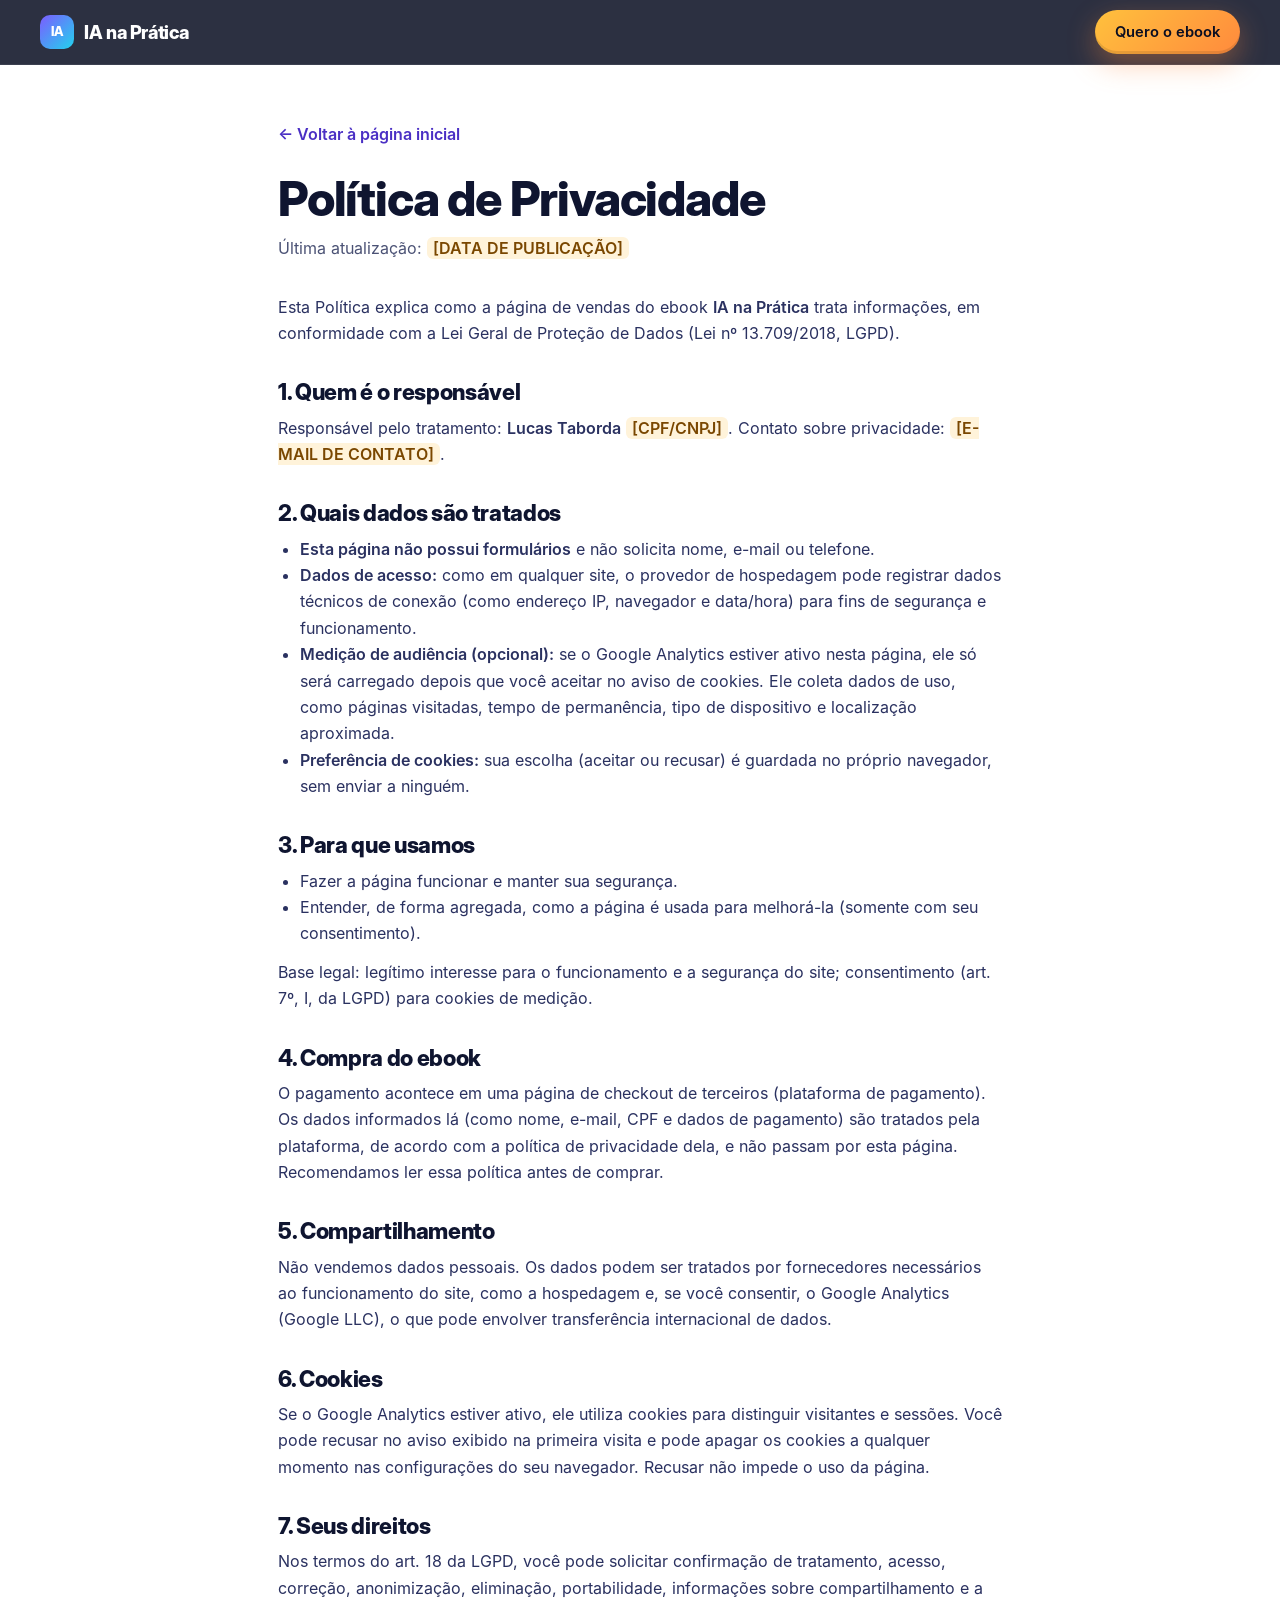
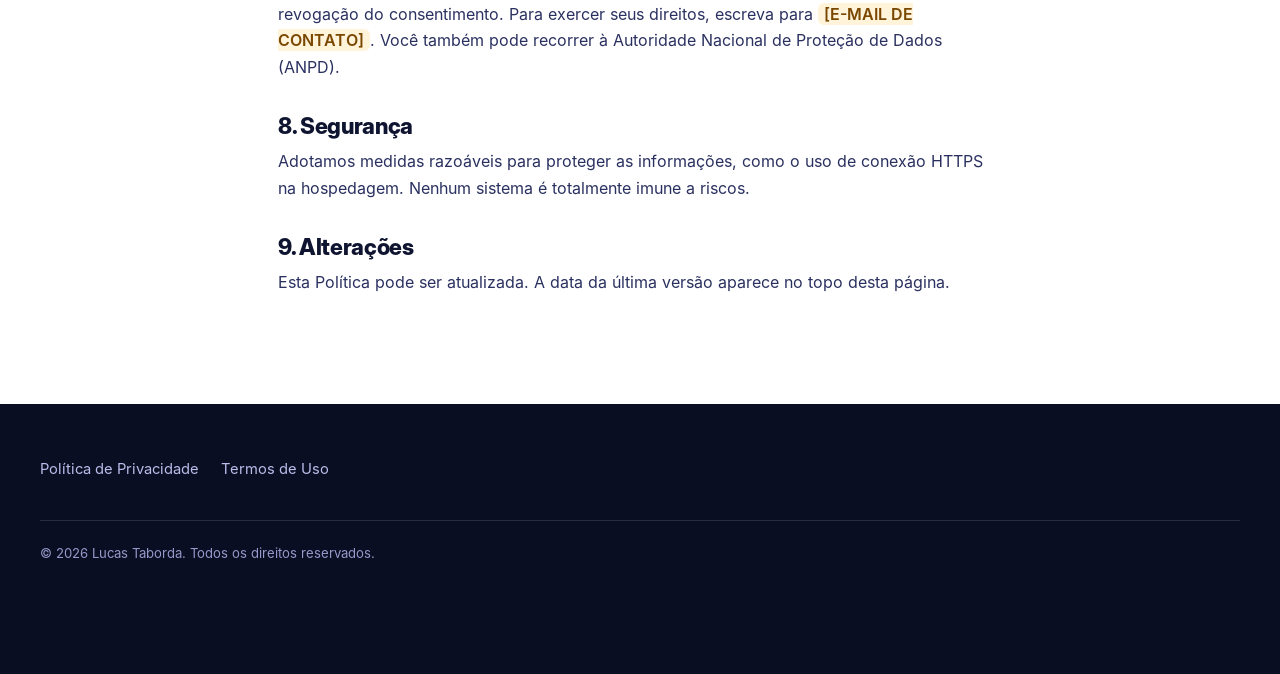
==== politica-de-privacidade/index.html @ 64d2b18d "Landing page de vendas do ebook IA na Prática Landing page estática (HTML/CSS/JS) com SEO, páginas l" ====
<!doctype html>
<html lang="pt-BR">
<head>
  <meta charset="utf-8">
  <meta name="viewport" content="width=device-width, initial-scale=1">
  <title>Política de Privacidade | IA na Prática</title>
  <meta name="description" content="Como a página do ebook IA na Prática trata dados pessoais, cookies e seus direitos conforme a LGPD.">
  <meta name="robots" content="index, follow">
  <meta name="theme-color" content="#0a0e22">
  <link rel="canonical" href="https://SEU-DOMINIO.com.br/politica-de-privacidade/">
  <link rel="icon" href="../assets/img/favicon.svg" type="image/svg+xml">
  <link rel="preload" href="../assets/fonts/inter-400.woff" as="font" type="font/woff" crossorigin>
  <link rel="stylesheet" href="../assets/css/styles.css">
</head>
<body>
  <header class="header"><div class="container">
    <a class="logo" href="../" aria-label="IA na Prática, voltar à página inicial"><span class="logo-mark" aria-hidden="true">IA</span> IA na Prática</a>
    <a class="btn btn-cta" href="../#oferta">Quero o ebook</a>
  </div></header>
  <main class="doc">
    <a class="back" href="../">&larr; Voltar à página inicial</a>

    <h1>Política de Privacidade</h1>
    <p class="meta">Última atualização: <span class="todo">[DATA DE PUBLICAÇÃO]</span></p>

    <p>Esta Política explica como a página de vendas do ebook <strong>IA na Prática</strong> trata informações, em conformidade com a Lei Geral de Proteção de Dados (Lei nº 13.709/2018, LGPD).</p>

    <h2>1. Quem é o responsável</h2>
    <p>Responsável pelo tratamento: <strong>Lucas Taborda</strong> <span class="todo">[CPF/CNPJ]</span>. Contato sobre privacidade: <span class="todo">[E-MAIL DE CONTATO]</span>.</p>

    <h2>2. Quais dados são tratados</h2>
    <ul>
      <li><strong>Esta página não possui formulários</strong> e não solicita nome, e-mail ou telefone.</li>
      <li><strong>Dados de acesso:</strong> como em qualquer site, o provedor de hospedagem pode registrar dados técnicos de conexão (como endereço IP, navegador e data/hora) para fins de segurança e funcionamento.</li>
      <li><strong>Medição de audiência (opcional):</strong> se o Google Analytics estiver ativo nesta página, ele só será carregado depois que você aceitar no aviso de cookies. Ele coleta dados de uso, como páginas visitadas, tempo de permanência, tipo de dispositivo e localização aproximada.</li>
      <li><strong>Preferência de cookies:</strong> sua escolha (aceitar ou recusar) é guardada no próprio navegador, sem enviar a ninguém.</li>
    </ul>

    <h2>3. Para que usamos</h2>
    <ul>
      <li>Fazer a página funcionar e manter sua segurança.</li>
      <li>Entender, de forma agregada, como a página é usada para melhorá-la (somente com seu consentimento).</li>
    </ul>
    <p>Base legal: legítimo interesse para o funcionamento e a segurança do site; consentimento (art. 7º, I, da LGPD) para cookies de medição.</p>

    <h2>4. Compra do ebook</h2>
    <p>O pagamento acontece em uma página de checkout de terceiros (plataforma de pagamento). Os dados informados lá (como nome, e-mail, CPF e dados de pagamento) são tratados pela plataforma, de acordo com a política de privacidade dela, e não passam por esta página. Recomendamos ler essa política antes de comprar.</p>

    <h2>5. Compartilhamento</h2>
    <p>Não vendemos dados pessoais. Os dados podem ser tratados por fornecedores necessários ao funcionamento do site, como a hospedagem e, se você consentir, o Google Analytics (Google LLC), o que pode envolver transferência internacional de dados.</p>

    <h2>6. Cookies</h2>
    <p>Se o Google Analytics estiver ativo, ele utiliza cookies para distinguir visitantes e sessões. Você pode recusar no aviso exibido na primeira visita e pode apagar os cookies a qualquer momento nas configurações do seu navegador. Recusar não impede o uso da página.</p>

    <h2>7. Seus direitos</h2>
    <p>Nos termos do art. 18 da LGPD, você pode solicitar confirmação de tratamento, acesso, correção, anonimização, eliminação, portabilidade, informações sobre compartilhamento e a revogação do consentimento. Para exercer seus direitos, escreva para <span class="todo">[E-MAIL DE CONTATO]</span>. Você também pode recorrer à Autoridade Nacional de Proteção de Dados (ANPD).</p>

    <h2>8. Segurança</h2>
    <p>Adotamos medidas razoáveis para proteger as informações, como o uso de conexão HTTPS na hospedagem. Nenhum sistema é totalmente imune a riscos.</p>

    <h2>9. Alterações</h2>
    <p>Esta Política pode ser atualizada. A data da última versão aparece no topo desta página.</p>
  </main>
  <footer class="footer"><div class="container">
    <ul style="display:flex;gap:22px;flex-wrap:wrap">
      <li><a href="../politica-de-privacidade/">Política de Privacidade</a></li>
      <li><a href="../termos-de-uso/">Termos de Uso</a></li>
    </ul>
    <p class="legal">© 2026 Lucas Taborda. Todos os direitos reservados.</p>
  </div></footer>
</body>
</html>
---- assets/css/styles.css ----
/* ==========================================================================
   IA na Prática — Landing Page · LDT Negócios & Soluções
   Design System (tokens) + componentes + seções. Mobile first.
   ========================================================================== */

/* ---------- Fontes (auto-hospedadas, subset latin) ---------- */
@font-face { font-family: "Inter"; font-weight: 400; font-style: normal; font-display: swap;
  src: url("../fonts/inter-400.woff") format("woff"); }
@font-face { font-family: "Inter"; font-weight: 600; font-style: normal; font-display: swap;
  src: url("../fonts/inter-600.woff") format("woff"); }
@font-face { font-family: "Inter Display"; font-weight: 800; font-style: normal; font-display: swap;
  src: url("../fonts/inter-display-800.woff") format("woff"); }

/* ---------- Tokens ---------- */
:root {
  --ink: #0a0e22;
  --ink-2: #141a3a;
  --violet: #7c5cff;
  --violet-600: #5b3fe0;
  --violet-700: #4a2fc4;
  --cyan: #22d3ee;
  --teal: #0f9d8e;
  --pink: #d6306f;
  --amber: #ffb020;
  --orange: #ff7a3d;
  --lav: #f4f2ff;
  --white: #ffffff;
  --text: #0f1530;
  --muted: #4b5275;
  --line: #e4e1f5;

  --font-display: "Inter Display", "Inter", system-ui, -apple-system, "Segoe UI", Roboto, Arial, sans-serif;
  --font-body: "Inter", system-ui, -apple-system, "Segoe UI", Roboto, Arial, sans-serif;

  --r-sm: 14px; --r-md: 22px; --r-lg: 32px; --r-pill: 999px;
  --sh-1: 0 2px 8px rgba(20, 26, 58, .06);
  --sh-2: 0 12px 32px rgba(40, 30, 120, .12);
  --sh-3: 0 24px 60px rgba(40, 30, 120, .22);
  --ease: cubic-bezier(.2, .7, .2, 1);
  --container: 1200px;
  --gutter: 20px;
  --grad-brand: linear-gradient(100deg, #a78bff 0%, #5eb6ff 55%, #22d3ee 100%);
  --grad-cta: linear-gradient(135deg, #ffc13d 0%, #ff8a3d 100%);
}

/* ---------- Base ---------- */
*, *::before, *::after { box-sizing: border-box; }
html { scroll-behavior: smooth; -webkit-text-size-adjust: 100%; scroll-padding-top: 16px; }
body {
  margin: 0; font-family: var(--font-body); font-size: 1rem; line-height: 1.65;
  color: var(--text); background: var(--white); -webkit-font-smoothing: antialiased;
  overflow-x: hidden;
}
img, svg { display: block; max-width: 100%; }
img { height: auto; }
svg[aria-hidden="true"] { fill: none; stroke: currentColor; stroke-width: 2; stroke-linecap: round; stroke-linejoin: round; }
a { color: inherit; }
h1, h2, h3, h4 { font-family: var(--font-display); font-weight: 800; line-height: 1.08; letter-spacing: -.025em; margin: 0; }
p { margin: 0; }
ul { margin: 0; padding: 0; list-style: none; }
button { font: inherit; cursor: pointer; }
:focus-visible { outline: 3px solid var(--cyan); outline-offset: 3px; border-radius: 6px; }
.dark :focus-visible, .hero :focus-visible { outline-color: var(--amber); }
.sr-only { position: absolute; width: 1px; height: 1px; margin: -1px; padding: 0; overflow: hidden; clip: rect(0 0 0 0); white-space: nowrap; border: 0; }
.skip { position: absolute; left: 12px; top: -60px; z-index: 100; background: var(--amber); color: var(--ink); padding: 10px 16px; border-radius: var(--r-sm); font-weight: 600; text-decoration: none; }
.skip:focus { top: 12px; }

.container { width: 100%; max-width: calc(var(--container) + var(--gutter) * 2); margin-inline: auto; padding-inline: var(--gutter); }
.section { padding-block: 72px; position: relative; }
.grad-text { background: var(--grad-brand); -webkit-background-clip: text; background-clip: text; color: transparent; }

/* ---------- Tipografia utilitária ---------- */
.eyebrow { display: inline-flex; align-items: center; gap: 8px; font-size: .78rem; font-weight: 600; letter-spacing: .14em; text-transform: uppercase; color: var(--violet-600); margin-bottom: 14px; }
.eyebrow::before { content: ""; width: 26px; height: 4px; border-radius: 4px; background: var(--grad-brand); }
.h2 { font-size: clamp(1.9rem, 5.2vw, 3.1rem); }
.lead { font-size: clamp(1.05rem, 2.2vw, 1.2rem); color: var(--muted); max-width: 62ch; }
.section-head { max-width: 760px; margin-bottom: 44px; }
.section-head.center { margin-inline: auto; text-align: center; }
.section-head.center .lead { margin-inline: auto; }
.section-head .lead { margin-top: 16px; }

/* ---------- Botões ---------- */
.btn { display: inline-flex; align-items: center; justify-content: center; gap: 10px; min-height: 54px; padding: 14px 28px; border-radius: var(--r-pill); font-weight: 600; font-size: 1.02rem; text-decoration: none; border: 0; transition: transform .25s var(--ease), box-shadow .25s var(--ease), background .25s var(--ease); text-align: center; }
.btn svg { width: 20px; height: 20px; transition: transform .25s var(--ease); }
.btn:hover svg { transform: translateX(4px); }
.btn-cta { background: var(--grad-cta); color: var(--ink); box-shadow: 0 10px 28px rgba(255, 138, 61, .38), inset 0 -3px 0 rgba(0, 0, 0, .1); }
.btn-cta:hover { transform: translateY(-3px); box-shadow: 0 16px 36px rgba(255, 138, 61, .5), inset 0 -3px 0 rgba(0, 0, 0, .1); }
.btn-cta:active { transform: translateY(0); }
.btn-ghost { background: rgba(255, 255, 255, .08); color: #fff; border: 1.5px solid rgba(255, 255, 255, .35); }
.btn-ghost:hover { background: rgba(255, 255, 255, .16); transform: translateY(-2px); }
.btn-outline { background: #fff; color: var(--violet-700); border: 2px solid var(--violet-600); }
.btn-outline:hover { background: var(--lav); transform: translateY(-2px); }
.btn-lg { min-height: 62px; padding: 16px 36px; font-size: 1.12rem; }
.btn[aria-disabled="true"] { opacity: .85; cursor: not-allowed; filter: grayscale(.2); }

/* ---------- Barra de aviso + header ---------- */
.topbar { background: var(--ink); color: #d9dcff; font-size: .82rem; text-align: center; padding: 9px var(--gutter); letter-spacing: .02em; }
.topbar b { color: var(--amber); font-weight: 600; }
.header { position: sticky; top: 0; z-index: 50; background: rgba(10, 14, 34, .86); backdrop-filter: blur(14px); -webkit-backdrop-filter: blur(14px); border-bottom: 1px solid rgba(255, 255, 255, .08); }
.header .container { display: flex; align-items: center; justify-content: space-between; min-height: 64px; gap: 16px; }
.logo { display: inline-flex; align-items: center; gap: 10px; text-decoration: none; color: #fff; font-family: var(--font-display); font-weight: 800; font-size: 1.15rem; letter-spacing: -.02em; }
.logo-mark { width: 34px; height: 34px; border-radius: 10px; background: linear-gradient(135deg, var(--violet), var(--cyan)); display: grid; place-items: center; font-size: .8rem; color: #fff; }
.header .btn { min-height: 44px; padding: 8px 20px; font-size: .92rem; }

/* ---------- Hero ---------- */
.hero { background: var(--ink); color: #fff; position: relative; overflow: hidden; isolation: isolate; padding-block: 40px 72px; }
.hero::before { content: ""; position: absolute; inset: 0; z-index: -2;
  background:
    radial-gradient(60% 55% at 85% 10%, rgba(124, 92, 255, .55), transparent 70%),
    radial-gradient(50% 50% at 5% 95%, rgba(34, 211, 238, .32), transparent 70%),
    radial-gradient(40% 40% at 60% 100%, rgba(214, 48, 111, .28), transparent 70%); }
.hero::after { content: ""; position: absolute; inset: 0; z-index: -1; opacity: .5;
  background-image: radial-gradient(rgba(255, 255, 255, .22) 1px, transparent 1.4px); background-size: 28px 28px;
  -webkit-mask-image: radial-gradient(70% 70% at 70% 30%, #000, transparent); mask-image: radial-gradient(70% 70% at 70% 30%, #000, transparent); }
.hero-grid { display: grid; gap: 40px; align-items: center; }
.pill { display: inline-flex; align-items: center; gap: 8px; padding: 8px 16px; border-radius: var(--r-pill); font-size: .78rem; font-weight: 600; letter-spacing: .12em; text-transform: uppercase; background: rgba(255, 255, 255, .08); border: 1px solid rgba(255, 255, 255, .22); color: #e4e6ff; }
.pill i { width: 8px; height: 8px; border-radius: 50%; background: var(--cyan); box-shadow: 0 0 12px var(--cyan); }
.hero h1 { font-size: clamp(2.3rem, 8.2vw, 4.4rem); margin-block: 22px 20px; }
.hero h1 .grad-text { display: inline; }
.hero .sub { font-size: clamp(1.05rem, 2.6vw, 1.25rem); color: #cfd3f5; max-width: 54ch; }
.hero-ctas { display: flex; flex-wrap: wrap; gap: 14px; margin-top: 30px; }
.hero-ctas .btn { flex: 1 1 240px; }
.hero-points { display: flex; flex-wrap: wrap; gap: 10px 18px; margin-top: 26px; font-size: .92rem; color: #cfd3f5; }
.hero-points li { display: inline-flex; align-items: center; gap: 8px; }
.hero-points svg { width: 18px; height: 18px; color: var(--cyan); flex: none; }
.hero-note { margin-top: 14px; font-size: .84rem; color: #a9aedb; }

.hero-art { position: relative; max-width: 560px; margin-inline: auto; width: 100%; }
.hero-art img { width: 100%; -webkit-mask-image: radial-gradient(closest-side, #000 72%, transparent 100%); mask-image: radial-gradient(closest-side, #000 72%, transparent 100%); animation: float 7s ease-in-out infinite; }
@keyframes float { 0%, 100% { transform: translateY(0) } 50% { transform: translateY(-10px) } }

/* adesivos estilo Canva */
.sticker { position: absolute; z-index: 2; padding: 9px 16px; border-radius: var(--r-pill); font-weight: 600; font-size: .85rem; color: var(--ink); box-shadow: 0 8px 22px rgba(0, 0, 0, .28); border: 3px solid #fff; white-space: nowrap; }
.sticker.s1 { background: var(--amber); top: 6%; left: 0; transform: rotate(-8deg); }
.sticker.s2 { background: #7be3f5; top: 40%; right: -2%; transform: rotate(6deg); }
.sticker.s3 { background: #ffa6cb; bottom: 8%; left: 2%; transform: rotate(5deg); }

/* ---------- Faixa de números ---------- */
.stats { background: #fff; margin-top: -34px; position: relative; z-index: 3; }
.stats-card { background: #fff; border-radius: var(--r-lg); box-shadow: var(--sh-3); padding: 22px 12px; display: grid; grid-template-columns: repeat(2, 1fr); gap: 18px 8px; border: 1px solid var(--line); }
.stat { text-align: center; padding-inline: 6px; }
.stat b { display: block; font-family: var(--font-display); font-weight: 800; font-size: clamp(1.8rem, 5vw, 2.5rem); letter-spacing: -.03em; background: linear-gradient(100deg, var(--violet-600), #0891b2); -webkit-background-clip: text; background-clip: text; color: transparent; line-height: 1.1; }
.stat span { font-size: .85rem; color: var(--muted); font-weight: 600; }

/* ---------- Marquee ---------- */
.marquee { padding-block: 56px 8px; }
.marquee p { text-align: center; font-size: .8rem; font-weight: 600; letter-spacing: .14em; text-transform: uppercase; color: var(--muted); margin-bottom: 18px; }
.marquee-wrap { overflow: hidden; -webkit-mask-image: linear-gradient(90deg, transparent, #000 8%, #000 92%, transparent); mask-image: linear-gradient(90deg, transparent, #000 8%, #000 92%, transparent); }
.marquee-track { display: flex; flex-wrap: wrap; justify-content: center; gap: 12px; padding-inline: var(--gutter); }
.js .marquee-track { flex-wrap: nowrap; justify-content: flex-start; width: max-content; padding-inline: 0; animation: scroll 46s linear infinite; }
.marquee-track span { padding: 10px 20px; border-radius: var(--r-pill); background: var(--lav); border: 1px solid var(--line); font-weight: 600; font-size: .95rem; color: var(--violet-700); white-space: nowrap; }
.marquee-track span:nth-child(5n+2) { background: #e6fbf8; color: #0b6f65; border-color: #c4efe9; }
.marquee-track span:nth-child(5n+3) { background: #ffeaf3; color: #a3204f; border-color: #fbcfe0; }
.marquee-track span:nth-child(5n+4) { background: #fff3dc; color: #8a5200; border-color: #fbe2b0; }
@keyframes scroll { to { transform: translateX(calc(-50% - 6px)); } }
.marquee:hover .marquee-track { animation-play-state: paused; }

/* ---------- Cards genéricos coloridos ---------- */
[data-c="violet"] { --c: #5b3fe0; --soft: #efeaff; --bd: #d9cffd; }
[data-c="cyan"] { --c: #0b7f98; --soft: #e0f8fd; --bd: #b6ebf6; }
[data-c="teal"] { --c: #0b7a6e; --soft: #e2f8f4; --bd: #b9ece4; }
[data-c="pink"] { --c: #b3225a; --soft: #ffe9f2; --bd: #fbc8dc; }
[data-c="amber"] { --c: #8a5200; --soft: #fff3da; --bd: #fbe0a8; }
.ico { width: 52px; height: 52px; border-radius: 16px; display: grid; place-items: center; background: #fff; color: var(--c); box-shadow: var(--sh-1); flex: none; }
.ico svg { width: 26px; height: 26px; fill: none; stroke: currentColor; stroke-width: 2; stroke-linecap: round; stroke-linejoin: round; }

/* ---------- Problema ---------- */
.problem { background: #fff; }
.cards-3 { display: grid; gap: 18px; }
.p-card { background: var(--soft); border: 1.5px solid var(--bd); border-radius: var(--r-md); padding: 28px; }
.p-card h3 { font-size: 1.3rem; margin-block: 18px 10px; color: var(--text); }
.p-card p { color: var(--muted); }
.bridge { margin-top: 28px; border-radius: var(--r-lg); background: var(--ink); color: #fff; padding: 30px 26px; display: grid; gap: 14px; position: relative; overflow: hidden; }
.bridge::before { content: ""; position: absolute; width: 320px; height: 320px; right: -80px; top: -120px; background: radial-gradient(closest-side, rgba(124, 92, 255, .6), transparent); }
.bridge p { position: relative; font-family: var(--font-display); font-weight: 800; font-size: clamp(1.3rem, 3.6vw, 2rem); line-height: 1.2; letter-spacing: -.02em; max-width: 30ch; }
.bridge small { position: relative; color: #b9bdea; font-size: .95rem; max-width: 56ch; }

/* ---------- Benefícios (bento) ---------- */
.benefits { background: var(--lav); }
.bento { display: grid; gap: 16px; }
.b-card { background: var(--soft); border: 1.5px solid var(--bd); border-radius: var(--r-md); padding: 26px; transition: transform .3s var(--ease), box-shadow .3s var(--ease); display: flex; flex-direction: column; gap: 14px; }
.b-card:hover { transform: translateY(-5px) rotate(-.4deg); box-shadow: var(--sh-2); }
.b-card h3 { font-size: 1.2rem; color: var(--text); }
.b-card h3 em { font-style: normal; color: var(--c); }
.b-card p { color: var(--muted); font-size: .98rem; }

/* ---------- Conteúdo (partes) ---------- */
.parts { display: grid; gap: 18px; }
.part { border-radius: var(--r-lg); border: 1.5px solid var(--bd); background: var(--soft); overflow: hidden; }
.part-head { padding: 24px 24px 18px; display: flex; align-items: center; gap: 14px; }
.part-tag { font-size: .72rem; font-weight: 600; letter-spacing: .14em; text-transform: uppercase; color: #fff; background: var(--c); padding: 6px 12px; border-radius: var(--r-pill); }
.part-head h3 { font-size: 1.5rem; }
.chapters { padding: 0 14px 14px; display: grid; gap: 8px; }
.chapter { background: #fff; border-radius: var(--r-md); padding: 16px 18px; display: grid; grid-template-columns: auto 1fr auto; gap: 4px 14px; align-items: start; }
.chapter .n { font-family: var(--font-display); font-weight: 800; font-size: 1.35rem; color: var(--c); line-height: 1.2; }
.chapter h4 { font-size: 1.02rem; letter-spacing: -.01em; line-height: 1.3; }
.chapter p { grid-column: 2 / 3; color: var(--muted); font-size: .9rem; line-height: 1.5; }
.chapter .pg { font-size: .78rem; font-weight: 600; color: var(--muted); background: var(--lav); border-radius: var(--r-pill); padding: 3px 10px; white-space: nowrap; }
.stack { display: grid; gap: 18px; align-content: start; }
.bonus { border-radius: var(--r-lg); background: var(--grad-cta); padding: 28px 24px; color: var(--ink); display: grid; gap: 16px; }
.bonus h3 { font-size: 1.5rem; }
.bonus ul { display: grid; gap: 10px; }
.bonus li { display: flex; gap: 12px; align-items: flex-start; font-weight: 600; }
.bonus li svg { width: 22px; height: 22px; flex: none; margin-top: 2px; fill: none; stroke: var(--ink); stroke-width: 2.6; stroke-linecap: round; stroke-linejoin: round; }
.bonus li span { font-weight: 400; display: block; font-size: .92rem; }

/* ---------- Por dentro (carrossel) ---------- */
.inside { background: var(--ink); color: #fff; overflow: hidden; }
.inside .eyebrow { color: #b9a8ff; }
.inside .lead { color: #c4c8f0; }
.inside .h2 { color: #fff; }
.rail-wrap { position: relative; }
.rail { display: flex; gap: 20px; overflow-x: auto; scroll-snap-type: x mandatory; padding: 12px var(--gutter) 28px; margin-inline: calc(var(--gutter) * -1); scrollbar-width: thin; scrollbar-color: #5b3fe0 transparent; -webkit-overflow-scrolling: touch; }
.rail:focus-visible { outline-offset: -3px; }
.shot { flex: 0 0 min(76vw, 340px); scroll-snap-align: center; margin: 0; }
.shot img { border-radius: 14px; border: 6px solid #fff; box-shadow: 0 20px 50px rgba(0, 0, 0, .5); background: #fff; width: 100%; }
.shot:nth-child(odd) img { transform: rotate(-1.4deg); }
.shot:nth-child(even) img { transform: rotate(1.4deg); }
.shot figcaption { margin-top: 16px; font-size: .92rem; color: #c4c8f0; padding-inline: 4px; }
.shot figcaption b { color: #fff; display: block; font-weight: 600; }
.rail-ctl { display: none; gap: 10px; margin-top: 6px; justify-content: flex-end; }
.rail-ctl button { width: 52px; height: 52px; border-radius: 50%; border: 1.5px solid rgba(255, 255, 255, .35); background: rgba(255, 255, 255, .08); color: #fff; display: grid; place-items: center; transition: background .2s, transform .2s var(--ease); }
.rail-ctl button:hover { background: var(--violet-600); transform: scale(1.06); }
.rail-ctl svg { width: 22px; height: 22px; fill: none; stroke: currentColor; stroke-width: 2.4; stroke-linecap: round; stroke-linejoin: round; }
.rail-ctl .prev svg { transform: rotate(180deg); }
.js .rail-ctl { display: flex; }

/* ---------- Prompts reais ---------- */
.prompts { background: #fff; }
.prompt-grid { display: grid; gap: 18px; }
.prompt { background: var(--soft); border: 1.5px solid var(--bd); border-radius: var(--r-md); padding: 22px; display: flex; flex-direction: column; gap: 14px; }
.prompt .tag { font-size: .76rem; font-weight: 600; letter-spacing: .12em; text-transform: uppercase; color: var(--c); display: flex; align-items: center; gap: 8px; }
.prompt .tag svg { width: 18px; height: 18px; fill: none; stroke: currentColor; stroke-width: 2.2; stroke-linecap: round; stroke-linejoin: round; }
.prompt h3 { font-size: 1.2rem; }
.prompt blockquote { margin: 0; background: #fff; border-radius: var(--r-sm); padding: 16px 18px; font-size: .95rem; line-height: 1.6; color: #232a55; border: 1px dashed var(--bd); flex: 1; }
.copy { align-self: flex-start; display: inline-flex; align-items: center; gap: 8px; min-height: 44px; padding: 10px 18px; border-radius: var(--r-pill); border: 0; background: var(--c); color: #fff; font-weight: 600; font-size: .92rem; transition: transform .2s var(--ease), filter .2s; }
.copy:hover { transform: translateY(-2px); filter: brightness(1.08); }
.copy svg { width: 18px; height: 18px; fill: none; stroke: currentColor; stroke-width: 2.2; stroke-linecap: round; stroke-linejoin: round; }
.prompts-foot { margin-top: 28px; text-align: center; color: var(--muted); }

/* ---------- Para quem ---------- */
.who { background: var(--lav); }
.tracks { display: grid; gap: 18px; }
.track { background: #fff; border-radius: var(--r-lg); padding: 30px 26px; border: 2px solid var(--bd); position: relative; }
.track .badge { display: inline-block; font-size: .78rem; font-weight: 600; letter-spacing: .1em; text-transform: uppercase; padding: 6px 14px; border-radius: var(--r-pill); background: var(--soft); color: var(--c); border: 1.5px solid var(--bd); }
.track h3 { font-size: 1.6rem; margin-block: 16px 10px; }
.track p { color: var(--muted); }
.profiles { display: grid; gap: 14px; margin-top: 18px; }
.profile { background: var(--soft); border: 1.5px solid var(--bd); border-radius: var(--r-md); padding: 22px; display: flex; gap: 16px; align-items: flex-start; }
.profile h3 { font-size: 1.1rem; margin-bottom: 4px; }
.profile p { color: var(--muted); font-size: .94rem; line-height: 1.55; }

/* ---------- Plano de 30 dias ---------- */
.plan { background: #fff; }
.weeks { display: grid; gap: 16px; }
.week { background: var(--soft); border: 1.5px solid var(--bd); border-radius: var(--r-md); padding: 24px; }
.week .wk { display: inline-flex; align-items: center; gap: 8px; background: var(--c); color: #fff; font-weight: 600; font-size: .85rem; border-radius: var(--r-pill); padding: 6px 14px; }
.week .wk svg { width: 16px; height: 16px; fill: none; stroke: currentColor; stroke-width: 2.2; stroke-linecap: round; stroke-linejoin: round; }
.week h3 { font-size: 1.25rem; margin-block: 14px 12px; }
.week li { display: flex; gap: 10px; font-size: .94rem; color: #2a3160; padding-block: 5px; line-height: 1.45; }
.week li::before { content: ""; width: 18px; height: 18px; flex: none; margin-top: 2px; border-radius: 6px; border: 2px solid var(--c); background: #fff; }
.challenge { margin-top: 20px; border-radius: var(--r-md); background: #e7fbef; border: 1.5px solid #b6efcb; padding: 20px 22px; color: #0b5a34; }
.challenge b { text-transform: uppercase; letter-spacing: .1em; font-size: .78rem; display: block; margin-bottom: 4px; }

/* ---------- Oferta ---------- */
.offer { background: var(--ink); color: #fff; position: relative; overflow: hidden; isolation: isolate; }
.offer::before { content: ""; position: absolute; inset: 0; z-index: -1; background: radial-gradient(50% 60% at 90% 0%, rgba(124, 92, 255, .5), transparent 70%), radial-gradient(45% 50% at 0% 100%, rgba(34, 211, 238, .3), transparent 70%); }
.offer-grid { display: grid; gap: 30px; align-items: center; }
.offer .h2 { color: #fff; }
.offer .lead { color: #c8ccf3; }
.offer-card { background: #fff; color: var(--text); border-radius: var(--r-lg); padding: 30px 26px; box-shadow: var(--sh-3); border: 4px solid var(--amber); position: relative; }
.offer-card .ribbon { position: absolute; top: -18px; left: 22px; background: var(--amber); color: var(--ink); font-weight: 600; font-size: .8rem; letter-spacing: .1em; text-transform: uppercase; padding: 7px 16px; border-radius: var(--r-pill); transform: rotate(-3deg); }
.offer-card h3 { font-size: 1.5rem; margin-bottom: 16px; margin-top: 6px; }
.includes { display: grid; gap: 10px; margin-bottom: 22px; }
.includes li { display: flex; gap: 12px; align-items: flex-start; font-size: .98rem; }
.includes svg { width: 22px; height: 22px; flex: none; color: #0b7a6e; fill: none; stroke: currentColor; stroke-width: 3; stroke-linecap: round; stroke-linejoin: round; margin-top: 2px; }
.price { display: none; margin-bottom: 18px; }
.price.on { display: block; }
.price small { display: block; font-weight: 600; font-size: .85rem; color: var(--muted); margin-bottom: 4px; }
.price .old { display: block; color: var(--muted); font-size: 1rem; }
.price .old s { text-decoration-thickness: 2px; text-decoration-color: var(--pink); }
.price .now { display: flex; align-items: center; flex-wrap: wrap; gap: 12px; }
.price .now > span { font-family: var(--font-display); font-weight: 800; font-size: 3rem; letter-spacing: -.03em; line-height: 1.1; }
.price em { font-style: normal; font-weight: 600; font-size: .85rem; background: #e7fbef; color: #0b5a34; border: 1.5px solid #b6efcb; border-radius: var(--r-pill); padding: 5px 12px; }
.offer-card .btn { width: 100%; }
.secure { margin-top: 16px; display: flex; gap: 10px; align-items: flex-start; font-size: .86rem; color: var(--muted); line-height: 1.5; }
.secure svg { width: 22px; height: 22px; flex: none; color: var(--violet-600); fill: none; stroke: currentColor; stroke-width: 2; stroke-linecap: round; stroke-linejoin: round; }
.offer-art { display: none; max-width: 420px; margin-inline: auto; }
.offer-art img { -webkit-mask-image: radial-gradient(closest-side, #000 70%, transparent 100%); mask-image: radial-gradient(closest-side, #000 70%, transparent 100%); }

/* ---------- FAQ ---------- */
.faq { background: #fff; }
.faq-list { max-width: 820px; margin-inline: auto; display: grid; gap: 12px; }
.faq details { background: var(--lav); border: 1.5px solid var(--line); border-radius: var(--r-md); transition: background .25s, border-color .25s; }
.faq details[open] { background: #fff; border-color: var(--violet); box-shadow: var(--sh-2); }
.faq summary { list-style: none; cursor: pointer; padding: 20px 22px; font-weight: 600; font-size: 1.05rem; display: flex; align-items: center; justify-content: space-between; gap: 16px; min-height: 64px; }
.faq summary::-webkit-details-marker { display: none; }
.faq summary svg { width: 22px; height: 22px; flex: none; fill: none; stroke: var(--violet-600); stroke-width: 2.6; stroke-linecap: round; stroke-linejoin: round; transition: transform .3s var(--ease); }
.faq details[open] summary svg { transform: rotate(180deg); }
.faq .ans { padding: 0 22px 22px; color: var(--muted); max-width: 66ch; }

/* ---------- CTA final ---------- */
.final { padding-block: 24px 80px; background: #fff; }
.final-card { border-radius: var(--r-lg); background: linear-gradient(135deg, #5b3fe0 0%, #3a2aa8 45%, #0a8aa8 100%); color: #fff; padding: 48px 26px; text-align: center; position: relative; overflow: hidden; }
.final-card::before { content: ""; position: absolute; inset: 0; background-image: radial-gradient(rgba(255, 255, 255, .2) 1px, transparent 1.4px); background-size: 26px 26px; opacity: .5; }
.final-card > * { position: relative; }
.final-card h2 { font-size: clamp(1.9rem, 5.5vw, 3.2rem); max-width: 20ch; margin-inline: auto; }
.final-card p { margin: 16px auto 28px; color: #dfe2ff; max-width: 52ch; font-size: 1.1rem; }

/* ---------- Footer ---------- */
.footer { background: var(--ink); color: #b9bdea; padding-block: 48px 110px; font-size: .92rem; }
.footer .cols { display: grid; gap: 28px; }
.footer a { text-decoration: none; }
.footer a:hover { color: #fff; text-decoration: underline; }
.footer h4 { color: #fff; font-size: 1rem; margin-bottom: 12px; letter-spacing: 0; }
.footer li { padding-block: 5px; }
.footer .legal { margin-top: 34px; padding-top: 22px; border-top: 1px solid rgba(255, 255, 255, .12); font-size: .82rem; line-height: 1.6; color: #959acb; }

/* ---------- Barra fixa mobile + cookies ---------- */
.sticky-cta { position: fixed; inset: auto 0 0 0; z-index: 60; padding: 10px var(--gutter) calc(10px + env(safe-area-inset-bottom)); background: rgba(10, 14, 34, .94); backdrop-filter: blur(12px); -webkit-backdrop-filter: blur(12px); border-top: 1px solid rgba(255, 255, 255, .12); transform: translateY(110%); transition: transform .4s var(--ease); display: flex; align-items: center; gap: 12px; }
.sticky-cta.show { transform: none; }
.sticky-cta .t { color: #fff; font-weight: 600; font-size: .9rem; line-height: 1.25; flex: 1; }
.sticky-cta .t small { display: block; color: #a9aedb; font-weight: 400; }
.sticky-cta .btn { min-height: 48px; padding: 10px 20px; font-size: .95rem; }
.cookie { position: fixed; left: 12px; right: 12px; bottom: 12px; z-index: 70; background: #fff; color: var(--text); border-radius: var(--r-md); box-shadow: var(--sh-3); padding: 18px; border: 1.5px solid var(--line); display: none; gap: 14px; font-size: .9rem; max-width: 560px; }
.cookie.show { display: grid; }
.cookie p { color: var(--muted); }
.cookie .row { display: flex; gap: 10px; flex-wrap: wrap; }
.cookie button { min-height: 44px; padding: 8px 20px; border-radius: var(--r-pill); font-weight: 600; border: 2px solid var(--violet-600); background: var(--violet-600); color: #fff; }
.cookie button.alt { background: #fff; color: var(--violet-700); }

/* ---------- Reveal (só com JS) ---------- */
.js .reveal { opacity: 0; transform: translateY(22px); transition: opacity .6s var(--ease), transform .6s var(--ease); transition-delay: var(--d, 0s); }
.js .reveal.in { opacity: 1; transform: none; }

/* ---------- Páginas legais ---------- */
.doc { max-width: 780px; margin-inline: auto; padding: 56px var(--gutter) 96px; }
.doc h1 { font-size: clamp(2rem, 6vw, 3rem); margin-bottom: 10px; }
.doc .meta { color: var(--muted); margin-bottom: 32px; }
.doc h2 { font-size: 1.4rem; margin-block: 34px 10px; letter-spacing: -.015em; }
.doc p, .doc li { color: #2a3160; }
.doc p { margin-bottom: 12px; }
.doc ul { list-style: disc; padding-left: 22px; margin-bottom: 12px; }
.doc a { color: var(--violet-700); }
.todo { background: #fff3da; border-radius: 6px; padding: 1px 6px; color: #7a4700; font-weight: 600; }
.back { display: inline-flex; gap: 8px; margin-bottom: 26px; font-weight: 600; color: var(--violet-700); text-decoration: none; }
.back:hover { text-decoration: underline; }
.page-404 { min-height: 70vh; display: grid; place-items: center; text-align: center; padding: 40px var(--gutter); }
.page-404 h1 { font-size: clamp(3rem, 14vw, 7rem); }

/* ---------- Breakpoints ---------- */
@media (min-width: 640px) {
  :root { --gutter: 28px; }
  .stats-card { grid-template-columns: repeat(5, 1fr); padding: 28px 16px; }
  .cards-3, .prompt-grid, .weeks { grid-template-columns: repeat(2, 1fr); }
  .bento { grid-template-columns: repeat(2, 1fr); }
  .parts { grid-template-columns: 1fr; }
  .hero-ctas .btn { flex: 0 0 auto; }
  .tracks { grid-template-columns: repeat(2, 1fr); }
  .profiles { grid-template-columns: repeat(3, 1fr); }
  .footer .cols { grid-template-columns: 2fr 1fr 1fr; }
}
@media (min-width: 900px) {
  .section { padding-block: 104px; }
  .hero { padding-block: 72px 110px; }
  .hero-grid { grid-template-columns: 1.08fr .92fr; gap: 24px; }
  .cards-3 { grid-template-columns: repeat(3, 1fr); }
  .bento { grid-template-columns: repeat(4, 1fr); }
  .b-card.wide { grid-column: span 2; }
  .prompt-grid { grid-template-columns: repeat(3, 1fr); }
  .weeks { grid-template-columns: repeat(4, 1fr); }
  .parts { grid-template-columns: repeat(2, 1fr); }
  .offer-grid { grid-template-columns: 1fr 1fr; gap: 56px; }
  .offer-art { display: block; }
  .final-card { padding: 72px 40px; }
  .shot { flex-basis: 300px; }
  .sticky-cta { display: none; }
}
@media (min-width: 1100px) {
  .parts { grid-template-columns: repeat(2, 1fr); gap: 22px; }
  .shot { flex-basis: 320px; }
}

/* ---------- Movimento reduzido ---------- */
@media (prefers-reduced-motion: reduce) {
  html { scroll-behavior: auto; }
  *, *::before, *::after { animation: none !important; transition-duration: .01ms !important; }
  .js .reveal { opacity: 1; transform: none; }
  .marquee-wrap { overflow-x: auto; }
}
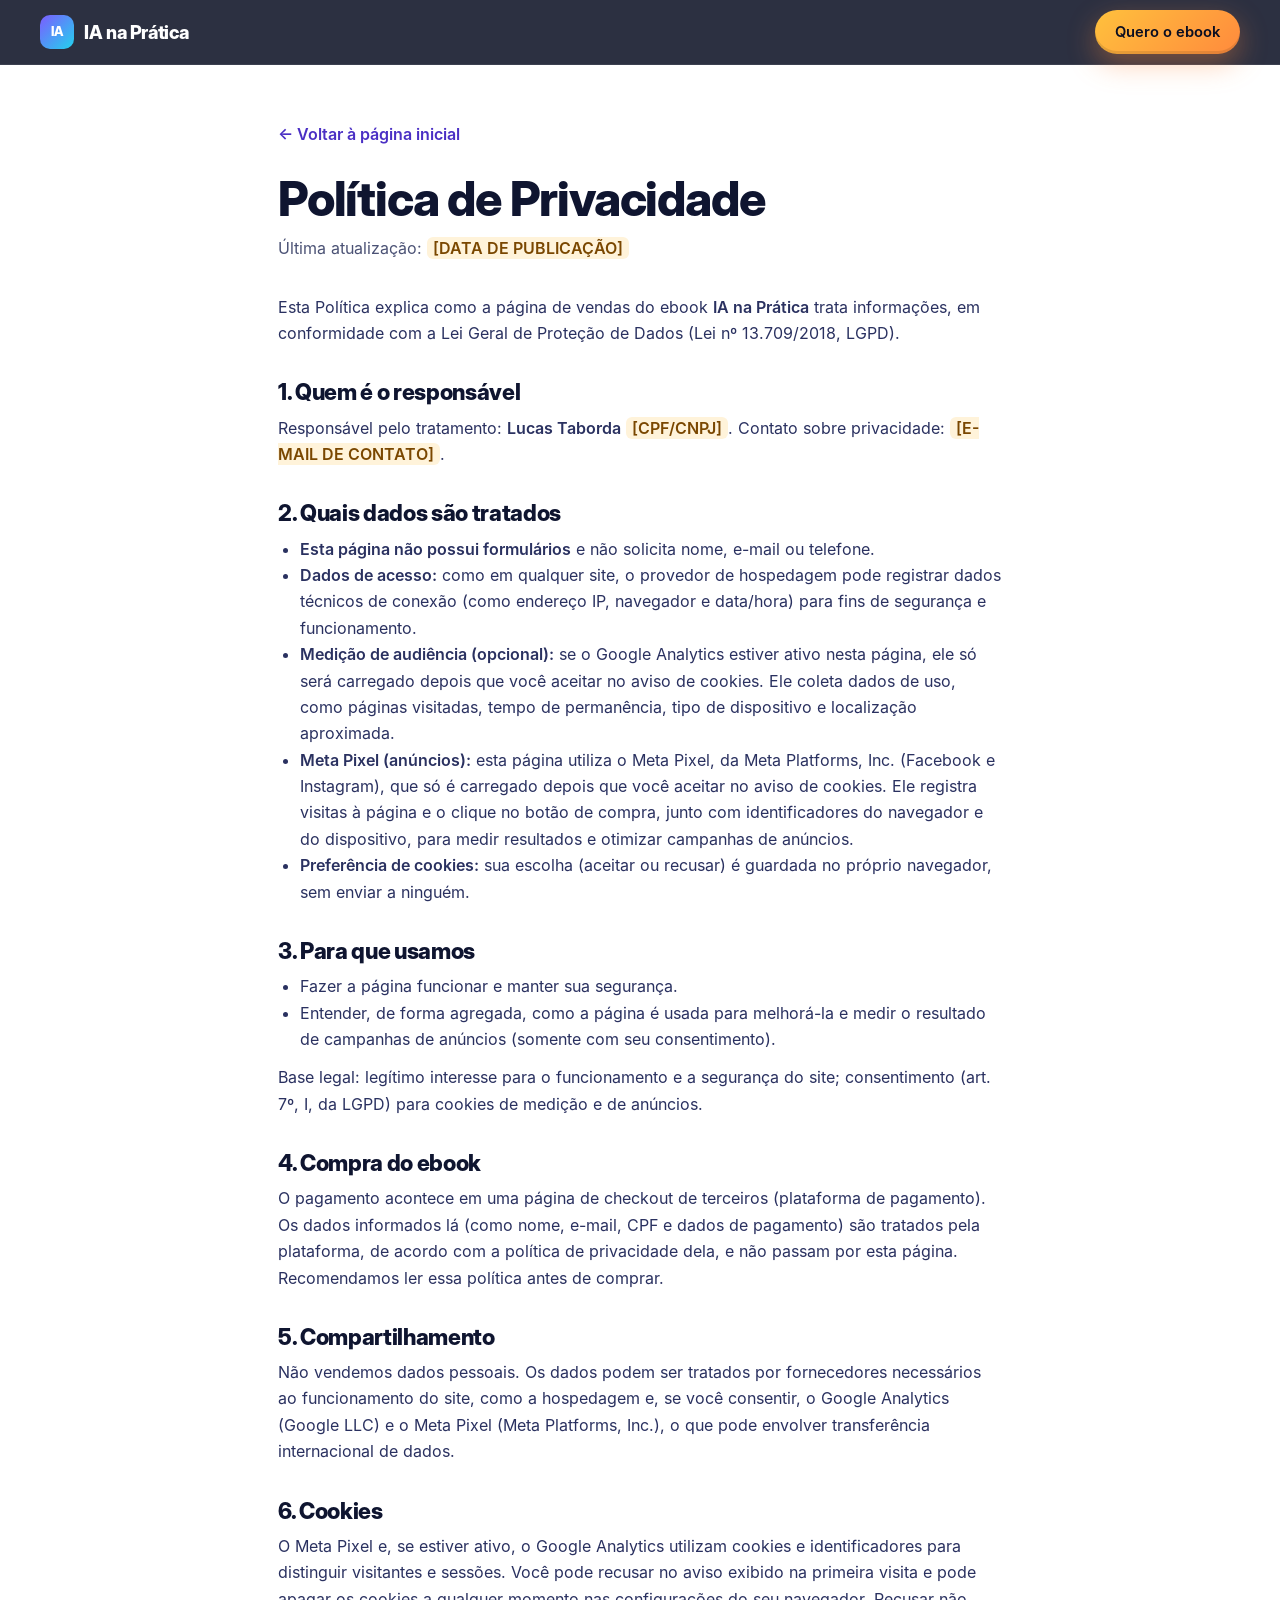
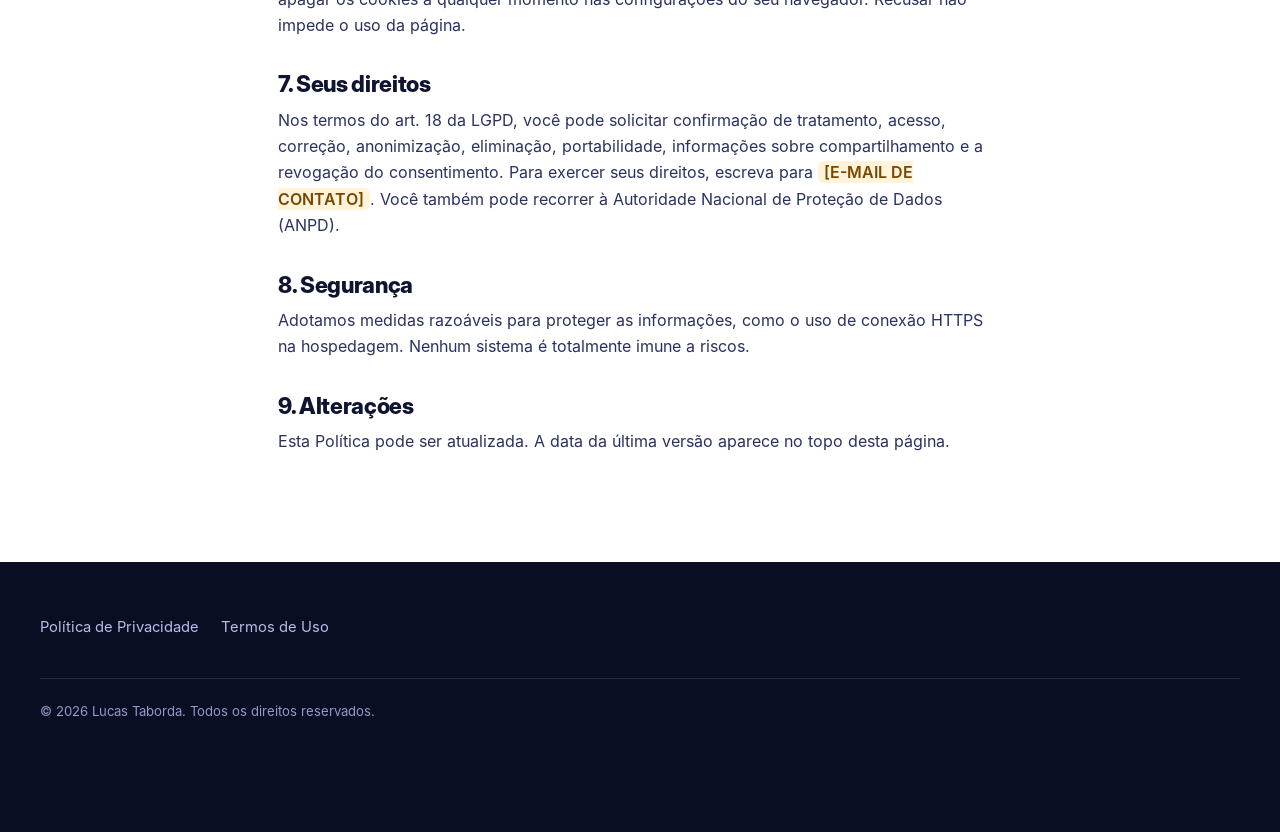
==== commit 564517a9: "Instala Meta Pixel com consentimento de cookies (LGPD) PageView após aceite e InitiateCheckout no cl" ====
--- a/politica-de-privacidade/index.html
+++ b/politica-de-privacidade/index.html
@@ -33,24 +33,25 @@
       <li><strong>Esta página não possui formulários</strong> e não solicita nome, e-mail ou telefone.</li>
       <li><strong>Dados de acesso:</strong> como em qualquer site, o provedor de hospedagem pode registrar dados técnicos de conexão (como endereço IP, navegador e data/hora) para fins de segurança e funcionamento.</li>
       <li><strong>Medição de audiência (opcional):</strong> se o Google Analytics estiver ativo nesta página, ele só será carregado depois que você aceitar no aviso de cookies. Ele coleta dados de uso, como páginas visitadas, tempo de permanência, tipo de dispositivo e localização aproximada.</li>
+      <li><strong>Meta Pixel (anúncios):</strong> esta página utiliza o Meta Pixel, da Meta Platforms, Inc. (Facebook e Instagram), que só é carregado depois que você aceitar no aviso de cookies. Ele registra visitas à página e o clique no botão de compra, junto com identificadores do navegador e do dispositivo, para medir resultados e otimizar campanhas de anúncios.</li>
       <li><strong>Preferência de cookies:</strong> sua escolha (aceitar ou recusar) é guardada no próprio navegador, sem enviar a ninguém.</li>
     </ul>
 
     <h2>3. Para que usamos</h2>
     <ul>
       <li>Fazer a página funcionar e manter sua segurança.</li>
-      <li>Entender, de forma agregada, como a página é usada para melhorá-la (somente com seu consentimento).</li>
+      <li>Entender, de forma agregada, como a página é usada para melhorá-la e medir o resultado de campanhas de anúncios (somente com seu consentimento).</li>
     </ul>
-    <p>Base legal: legítimo interesse para o funcionamento e a segurança do site; consentimento (art. 7º, I, da LGPD) para cookies de medição.</p>
+    <p>Base legal: legítimo interesse para o funcionamento e a segurança do site; consentimento (art. 7º, I, da LGPD) para cookies de medição e de anúncios.</p>
 
     <h2>4. Compra do ebook</h2>
     <p>O pagamento acontece em uma página de checkout de terceiros (plataforma de pagamento). Os dados informados lá (como nome, e-mail, CPF e dados de pagamento) são tratados pela plataforma, de acordo com a política de privacidade dela, e não passam por esta página. Recomendamos ler essa política antes de comprar.</p>
 
     <h2>5. Compartilhamento</h2>
-    <p>Não vendemos dados pessoais. Os dados podem ser tratados por fornecedores necessários ao funcionamento do site, como a hospedagem e, se você consentir, o Google Analytics (Google LLC), o que pode envolver transferência internacional de dados.</p>
+    <p>Não vendemos dados pessoais. Os dados podem ser tratados por fornecedores necessários ao funcionamento do site, como a hospedagem e, se você consentir, o Google Analytics (Google LLC) e o Meta Pixel (Meta Platforms, Inc.), o que pode envolver transferência internacional de dados.</p>
 
     <h2>6. Cookies</h2>
-    <p>Se o Google Analytics estiver ativo, ele utiliza cookies para distinguir visitantes e sessões. Você pode recusar no aviso exibido na primeira visita e pode apagar os cookies a qualquer momento nas configurações do seu navegador. Recusar não impede o uso da página.</p>
+    <p>O Meta Pixel e, se estiver ativo, o Google Analytics utilizam cookies e identificadores para distinguir visitantes e sessões. Você pode recusar no aviso exibido na primeira visita e pode apagar os cookies a qualquer momento nas configurações do seu navegador. Recusar não impede o uso da página.</p>
 
     <h2>7. Seus direitos</h2>
     <p>Nos termos do art. 18 da LGPD, você pode solicitar confirmação de tratamento, acesso, correção, anonimização, eliminação, portabilidade, informações sobre compartilhamento e a revogação do consentimento. Para exercer seus direitos, escreva para <span class="todo">[E-MAIL DE CONTATO]</span>. Você também pode recorrer à Autoridade Nacional de Proteção de Dados (ANPD).</p>
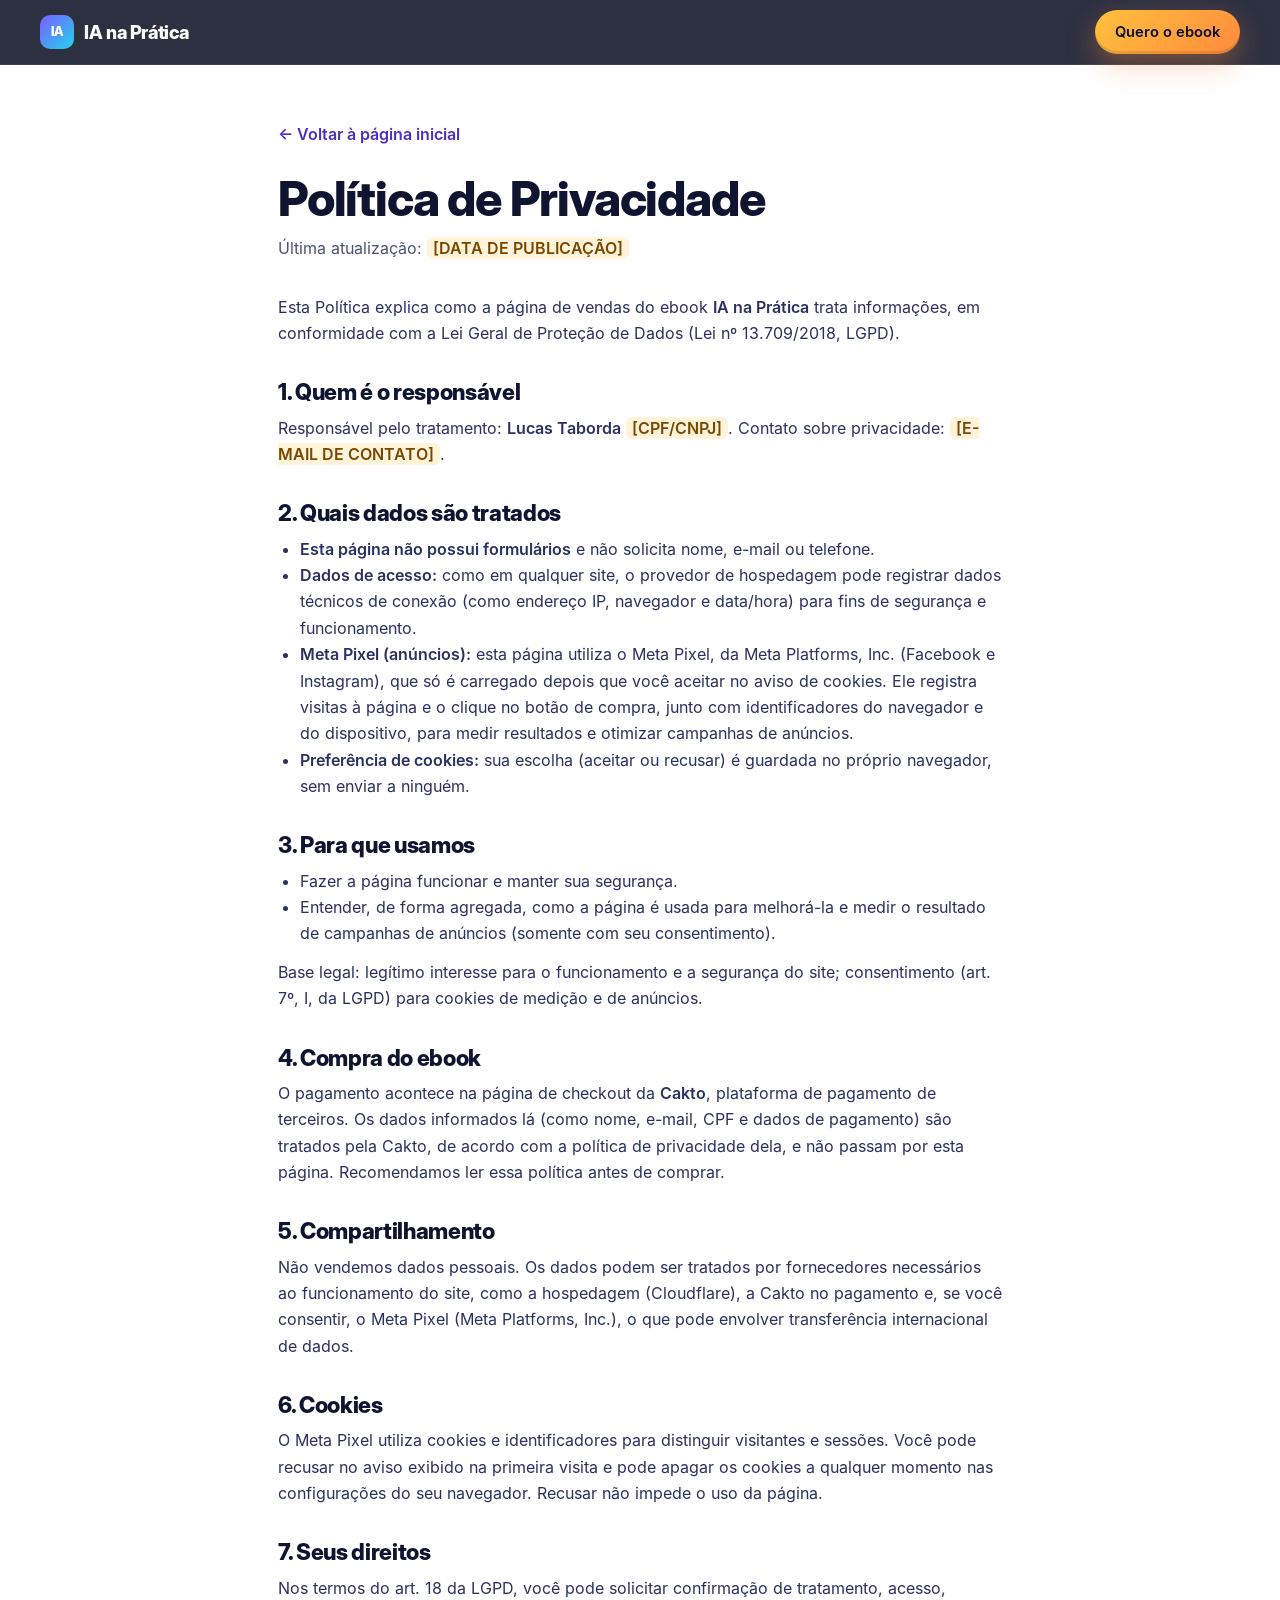
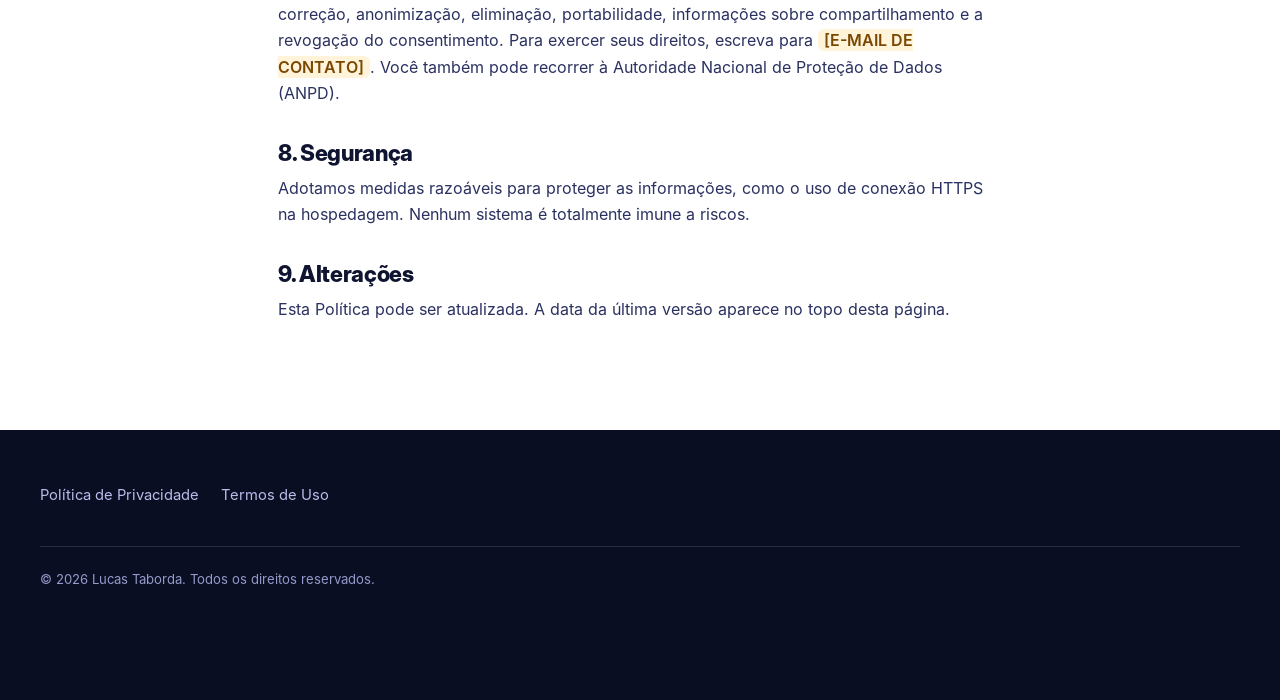
==== commit 11d0efe5: "Oferta mais evidente no hero, leitura mobile, cookies compactos, CTAs direto ao checkout e textos le" ====
--- a/politica-de-privacidade/index.html
+++ b/politica-de-privacidade/index.html
@@ -32,7 +32,6 @@
     <ul>
       <li><strong>Esta página não possui formulários</strong> e não solicita nome, e-mail ou telefone.</li>
       <li><strong>Dados de acesso:</strong> como em qualquer site, o provedor de hospedagem pode registrar dados técnicos de conexão (como endereço IP, navegador e data/hora) para fins de segurança e funcionamento.</li>
-      <li><strong>Medição de audiência (opcional):</strong> se o Google Analytics estiver ativo nesta página, ele só será carregado depois que você aceitar no aviso de cookies. Ele coleta dados de uso, como páginas visitadas, tempo de permanência, tipo de dispositivo e localização aproximada.</li>
       <li><strong>Meta Pixel (anúncios):</strong> esta página utiliza o Meta Pixel, da Meta Platforms, Inc. (Facebook e Instagram), que só é carregado depois que você aceitar no aviso de cookies. Ele registra visitas à página e o clique no botão de compra, junto com identificadores do navegador e do dispositivo, para medir resultados e otimizar campanhas de anúncios.</li>
       <li><strong>Preferência de cookies:</strong> sua escolha (aceitar ou recusar) é guardada no próprio navegador, sem enviar a ninguém.</li>
     </ul>
@@ -45,13 +44,13 @@
     <p>Base legal: legítimo interesse para o funcionamento e a segurança do site; consentimento (art. 7º, I, da LGPD) para cookies de medição e de anúncios.</p>
 
     <h2>4. Compra do ebook</h2>
-    <p>O pagamento acontece em uma página de checkout de terceiros (plataforma de pagamento). Os dados informados lá (como nome, e-mail, CPF e dados de pagamento) são tratados pela plataforma, de acordo com a política de privacidade dela, e não passam por esta página. Recomendamos ler essa política antes de comprar.</p>
+    <p>O pagamento acontece na página de checkout da <strong>Cakto</strong>, plataforma de pagamento de terceiros. Os dados informados lá (como nome, e-mail, CPF e dados de pagamento) são tratados pela Cakto, de acordo com a política de privacidade dela, e não passam por esta página. Recomendamos ler essa política antes de comprar.</p>
 
     <h2>5. Compartilhamento</h2>
-    <p>Não vendemos dados pessoais. Os dados podem ser tratados por fornecedores necessários ao funcionamento do site, como a hospedagem e, se você consentir, o Google Analytics (Google LLC) e o Meta Pixel (Meta Platforms, Inc.), o que pode envolver transferência internacional de dados.</p>
+    <p>Não vendemos dados pessoais. Os dados podem ser tratados por fornecedores necessários ao funcionamento do site, como a hospedagem (Cloudflare), a Cakto no pagamento e, se você consentir, o Meta Pixel (Meta Platforms, Inc.), o que pode envolver transferência internacional de dados.</p>
 
     <h2>6. Cookies</h2>
-    <p>O Meta Pixel e, se estiver ativo, o Google Analytics utilizam cookies e identificadores para distinguir visitantes e sessões. Você pode recusar no aviso exibido na primeira visita e pode apagar os cookies a qualquer momento nas configurações do seu navegador. Recusar não impede o uso da página.</p>
+    <p>O Meta Pixel utiliza cookies e identificadores para distinguir visitantes e sessões. Você pode recusar no aviso exibido na primeira visita e pode apagar os cookies a qualquer momento nas configurações do seu navegador. Recusar não impede o uso da página.</p>
 
     <h2>7. Seus direitos</h2>
     <p>Nos termos do art. 18 da LGPD, você pode solicitar confirmação de tratamento, acesso, correção, anonimização, eliminação, portabilidade, informações sobre compartilhamento e a revogação do consentimento. Para exercer seus direitos, escreva para <span class="todo">[E-MAIL DE CONTATO]</span>. Você também pode recorrer à Autoridade Nacional de Proteção de Dados (ANPD).</p>
--- a/assets/css/styles.css
+++ b/assets/css/styles.css
@@ -118,8 +118,13 @@
 .hero h1 { font-size: clamp(2.3rem, 8.2vw, 4.4rem); margin-block: 22px 20px; }
 .hero h1 .grad-text { display: inline; }
 .hero .sub { font-size: clamp(1.05rem, 2.6vw, 1.25rem); color: #cfd3f5; max-width: 54ch; }
-.hero-ctas { display: flex; flex-wrap: wrap; gap: 14px; margin-top: 30px; }
+.hero-ctas { display: flex; flex-wrap: wrap; gap: 14px; margin-top: 16px; }
 .hero-ctas .btn { flex: 1 1 240px; }
+.hero-offer { display: flex; flex-wrap: wrap; align-items: baseline; gap: 6px 12px; margin-top: 22px; color: #cfd3f5; font-size: .95rem; }
+.hero-offer[hidden], [data-price-wrap][hidden] { display: none; }
+.hero-offer s { color: #a9aedb; text-decoration-color: #ff7aa8; text-decoration-thickness: 2px; }
+.hero-offer strong { font-family: var(--font-display); font-weight: 800; font-size: 1.5rem; color: #fff; letter-spacing: -.02em; }
+.hero-offer .off { background: #e7fbef; color: #0b5a34; font-weight: 600; font-size: .78rem; border-radius: var(--r-pill); padding: 4px 10px; }
 .hero-points { display: flex; flex-wrap: wrap; gap: 10px 18px; margin-top: 26px; font-size: .92rem; color: #cfd3f5; }
 .hero-points li { display: inline-flex; align-items: center; gap: 8px; }
 .hero-points svg { width: 18px; height: 18px; color: var(--cyan); flex: none; }
@@ -283,6 +288,8 @@
 .price .now > span { font-family: var(--font-display); font-weight: 800; font-size: 3rem; letter-spacing: -.03em; line-height: 1.1; }
 .price em { font-style: normal; font-weight: 600; font-size: .85rem; background: #e7fbef; color: #0b5a34; border: 1.5px solid #b6efcb; border-radius: var(--r-pill); padding: 5px 12px; }
 .offer-card .btn { width: 100%; }
+.peek { margin-top: 12px; text-align: center; font-size: .92rem; }
+.peek a { color: var(--violet-700); font-weight: 600; }
 .secure { margin-top: 16px; display: flex; gap: 10px; align-items: flex-start; font-size: .86rem; color: var(--muted); line-height: 1.5; }
 .secure svg { width: 22px; height: 22px; flex: none; color: var(--violet-600); fill: none; stroke: currentColor; stroke-width: 2; stroke-linecap: round; stroke-linejoin: round; }
 .offer-art { display: none; max-width: 420px; margin-inline: auto; }
@@ -347,6 +354,23 @@
 .back:hover { text-decoration: underline; }
 .page-404 { min-height: 70vh; display: grid; place-items: center; text-align: center; padding: 40px var(--gutter); }
 .page-404 h1 { font-size: clamp(3rem, 14vw, 7rem); }
+
+/* ---------- Ajustes mobile (CTA mais cedo, menos rolagem) ---------- */
+@media (max-width: 639px) {
+  .section { padding-block: 56px; }
+  .section-head { margin-bottom: 32px; }
+  .hero { padding-block: 28px 56px; }
+  .hero h1 { font-size: clamp(2.05rem, 8.6vw, 2.6rem); margin-block: 16px 14px; }
+  .hero .sub { font-size: 1rem; line-height: 1.55; }
+  .hero-ctas { margin-top: 14px; gap: 10px; }
+  .cookie { left: 8px; right: 8px; bottom: 8px; padding: 12px 14px; gap: 10px; font-size: .84rem; grid-template-columns: 1fr auto; align-items: center; }
+  .cookie button { min-height: 40px; padding: 6px 14px; font-size: .85rem; }
+  .cookie .row { flex-wrap: nowrap; }
+  .hero-ctas .btn { min-height: 56px; }
+  .hero-art { max-width: 360px; }
+  .p-card, .b-card { padding: 22px; }
+  .lead { font-size: 1.02rem; }
+}
 
 /* ---------- Breakpoints ---------- */
 @media (min-width: 640px) {
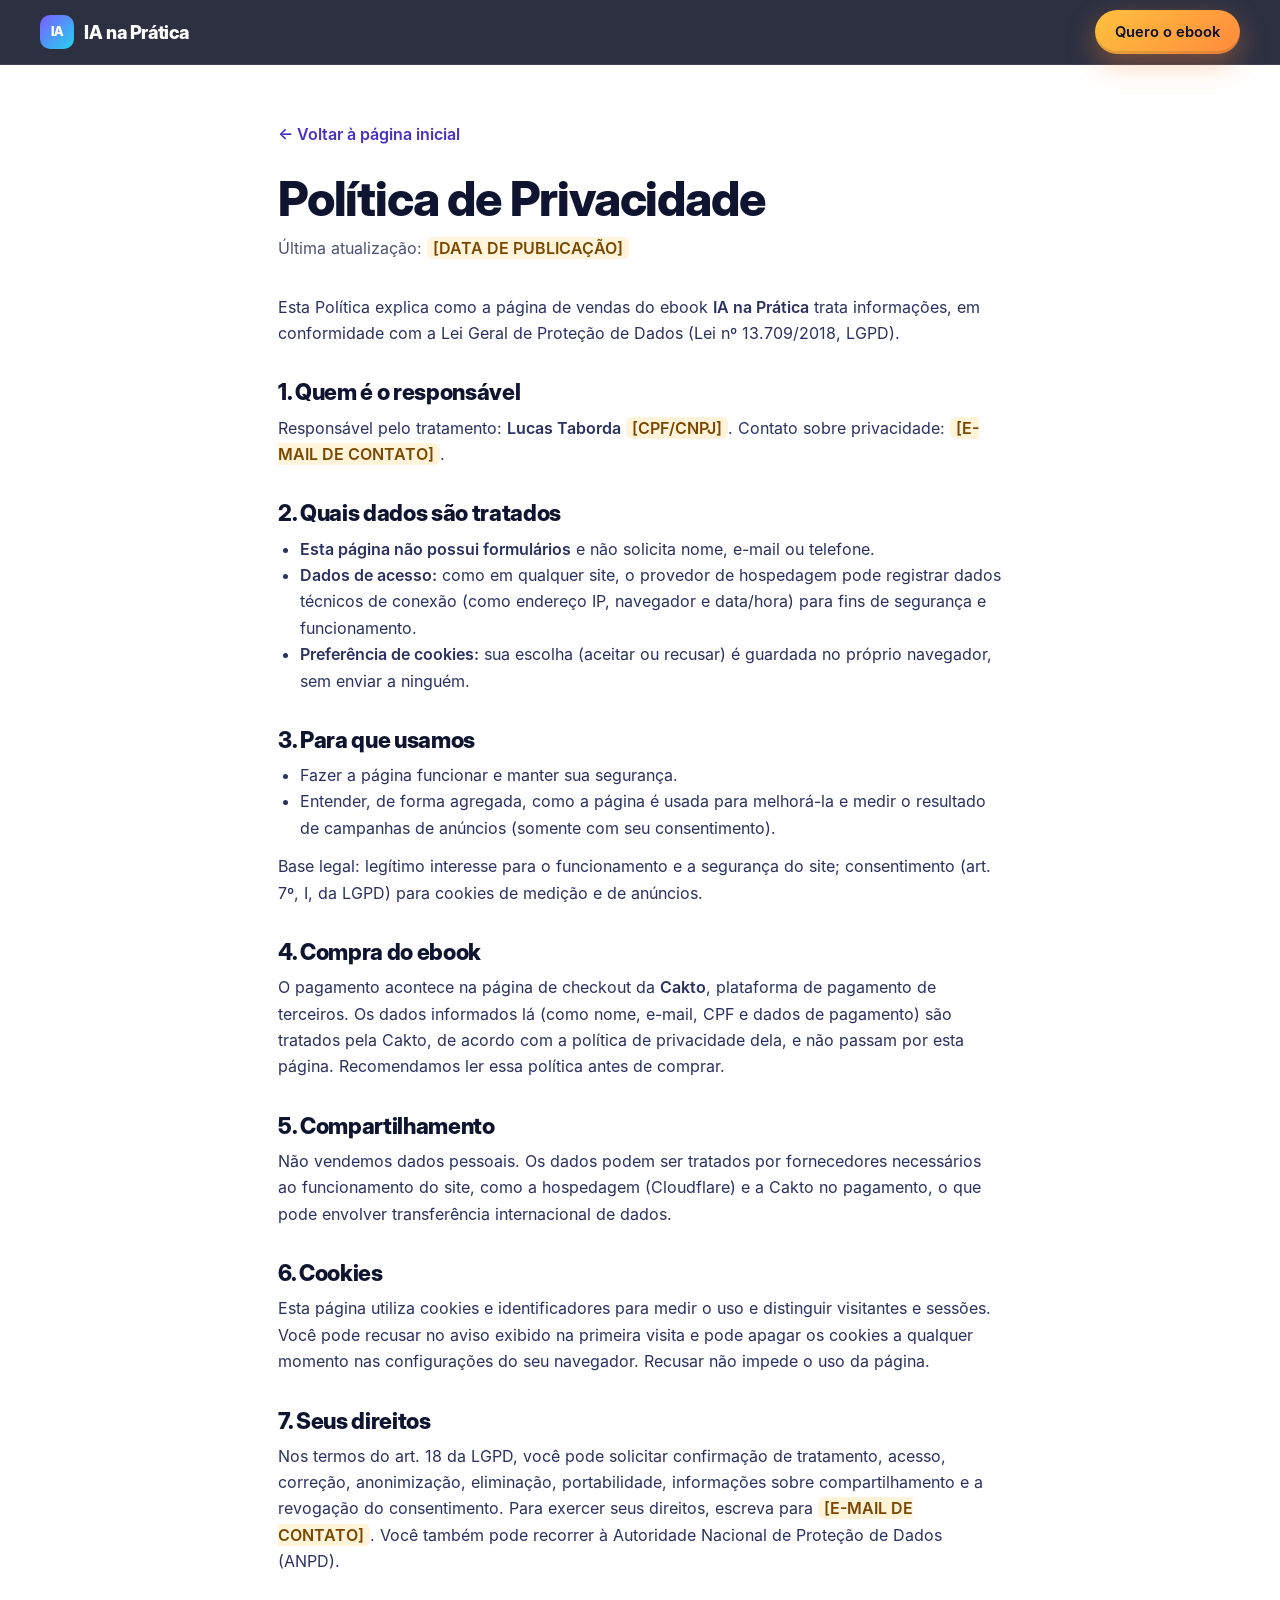
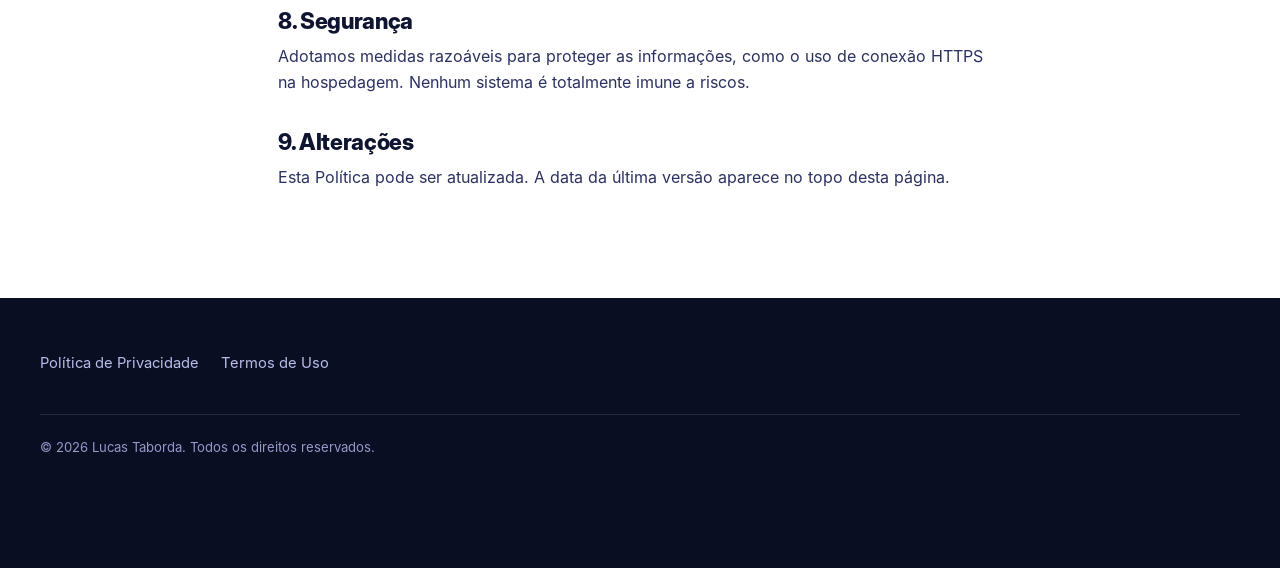
==== commit 40dd2070: "Atualizacao da landing page" ====
--- a/politica-de-privacidade/index.html
+++ b/politica-de-privacidade/index.html
@@ -7,7 +7,7 @@
   <meta name="description" content="Como a página do ebook IA na Prática trata dados pessoais, cookies e seus direitos conforme a LGPD.">
   <meta name="robots" content="index, follow">
   <meta name="theme-color" content="#0a0e22">
-  <link rel="canonical" href="https://SEU-DOMINIO.com.br/politica-de-privacidade/">
+  <link rel="canonical" href="https://ia-napratica.ltabordaferrei.workers.dev/politica-de-privacidade/">
   <link rel="icon" href="../assets/img/favicon.svg" type="image/svg+xml">
   <link rel="preload" href="../assets/fonts/inter-400.woff" as="font" type="font/woff" crossorigin>
   <link rel="stylesheet" href="../assets/css/styles.css">
@@ -32,7 +32,6 @@
     <ul>
       <li><strong>Esta página não possui formulários</strong> e não solicita nome, e-mail ou telefone.</li>
       <li><strong>Dados de acesso:</strong> como em qualquer site, o provedor de hospedagem pode registrar dados técnicos de conexão (como endereço IP, navegador e data/hora) para fins de segurança e funcionamento.</li>
-      <li><strong>Meta Pixel (anúncios):</strong> esta página utiliza o Meta Pixel, da Meta Platforms, Inc. (Facebook e Instagram), que só é carregado depois que você aceitar no aviso de cookies. Ele registra visitas à página e o clique no botão de compra, junto com identificadores do navegador e do dispositivo, para medir resultados e otimizar campanhas de anúncios.</li>
       <li><strong>Preferência de cookies:</strong> sua escolha (aceitar ou recusar) é guardada no próprio navegador, sem enviar a ninguém.</li>
     </ul>
 
@@ -47,10 +46,10 @@
     <p>O pagamento acontece na página de checkout da <strong>Cakto</strong>, plataforma de pagamento de terceiros. Os dados informados lá (como nome, e-mail, CPF e dados de pagamento) são tratados pela Cakto, de acordo com a política de privacidade dela, e não passam por esta página. Recomendamos ler essa política antes de comprar.</p>
 
     <h2>5. Compartilhamento</h2>
-    <p>Não vendemos dados pessoais. Os dados podem ser tratados por fornecedores necessários ao funcionamento do site, como a hospedagem (Cloudflare), a Cakto no pagamento e, se você consentir, o Meta Pixel (Meta Platforms, Inc.), o que pode envolver transferência internacional de dados.</p>
+    <p>Não vendemos dados pessoais. Os dados podem ser tratados por fornecedores necessários ao funcionamento do site, como a hospedagem (Cloudflare) e a Cakto no pagamento, o que pode envolver transferência internacional de dados.</p>
 
     <h2>6. Cookies</h2>
-    <p>O Meta Pixel utiliza cookies e identificadores para distinguir visitantes e sessões. Você pode recusar no aviso exibido na primeira visita e pode apagar os cookies a qualquer momento nas configurações do seu navegador. Recusar não impede o uso da página.</p>
+    <p>Esta página utiliza cookies e identificadores para medir o uso e distinguir visitantes e sessões. Você pode recusar no aviso exibido na primeira visita e pode apagar os cookies a qualquer momento nas configurações do seu navegador. Recusar não impede o uso da página.</p>
 
     <h2>7. Seus direitos</h2>
     <p>Nos termos do art. 18 da LGPD, você pode solicitar confirmação de tratamento, acesso, correção, anonimização, eliminação, portabilidade, informações sobre compartilhamento e a revogação do consentimento. Para exercer seus direitos, escreva para <span class="todo">[E-MAIL DE CONTATO]</span>. Você também pode recorrer à Autoridade Nacional de Proteção de Dados (ANPD).</p>
--- a/assets/css/styles.css
+++ b/assets/css/styles.css
@@ -337,8 +337,8 @@
 .cookie button.alt { background: #fff; color: var(--violet-700); }
 
 /* ---------- Reveal (só com JS) ---------- */
-.js .reveal { opacity: 0; transform: translateY(22px); transition: opacity .6s var(--ease), transform .6s var(--ease); transition-delay: var(--d, 0s); }
-.js .reveal.in { opacity: 1; transform: none; }
+.reveal-ready .reveal { opacity: 0; transform: translateY(22px); transition: opacity .6s var(--ease), transform .6s var(--ease); transition-delay: var(--d, 0s); }
+.reveal-ready .reveal.in { opacity: 1; transform: none; }
 
 /* ---------- Páginas legais ---------- */
 .doc { max-width: 780px; margin-inline: auto; padding: 56px var(--gutter) 96px; }
@@ -409,6 +409,6 @@
 @media (prefers-reduced-motion: reduce) {
   html { scroll-behavior: auto; }
   *, *::before, *::after { animation: none !important; transition-duration: .01ms !important; }
-  .js .reveal { opacity: 1; transform: none; }
+  .reveal-ready .reveal { opacity: 1; transform: none; }
   .marquee-wrap { overflow-x: auto; }
 }
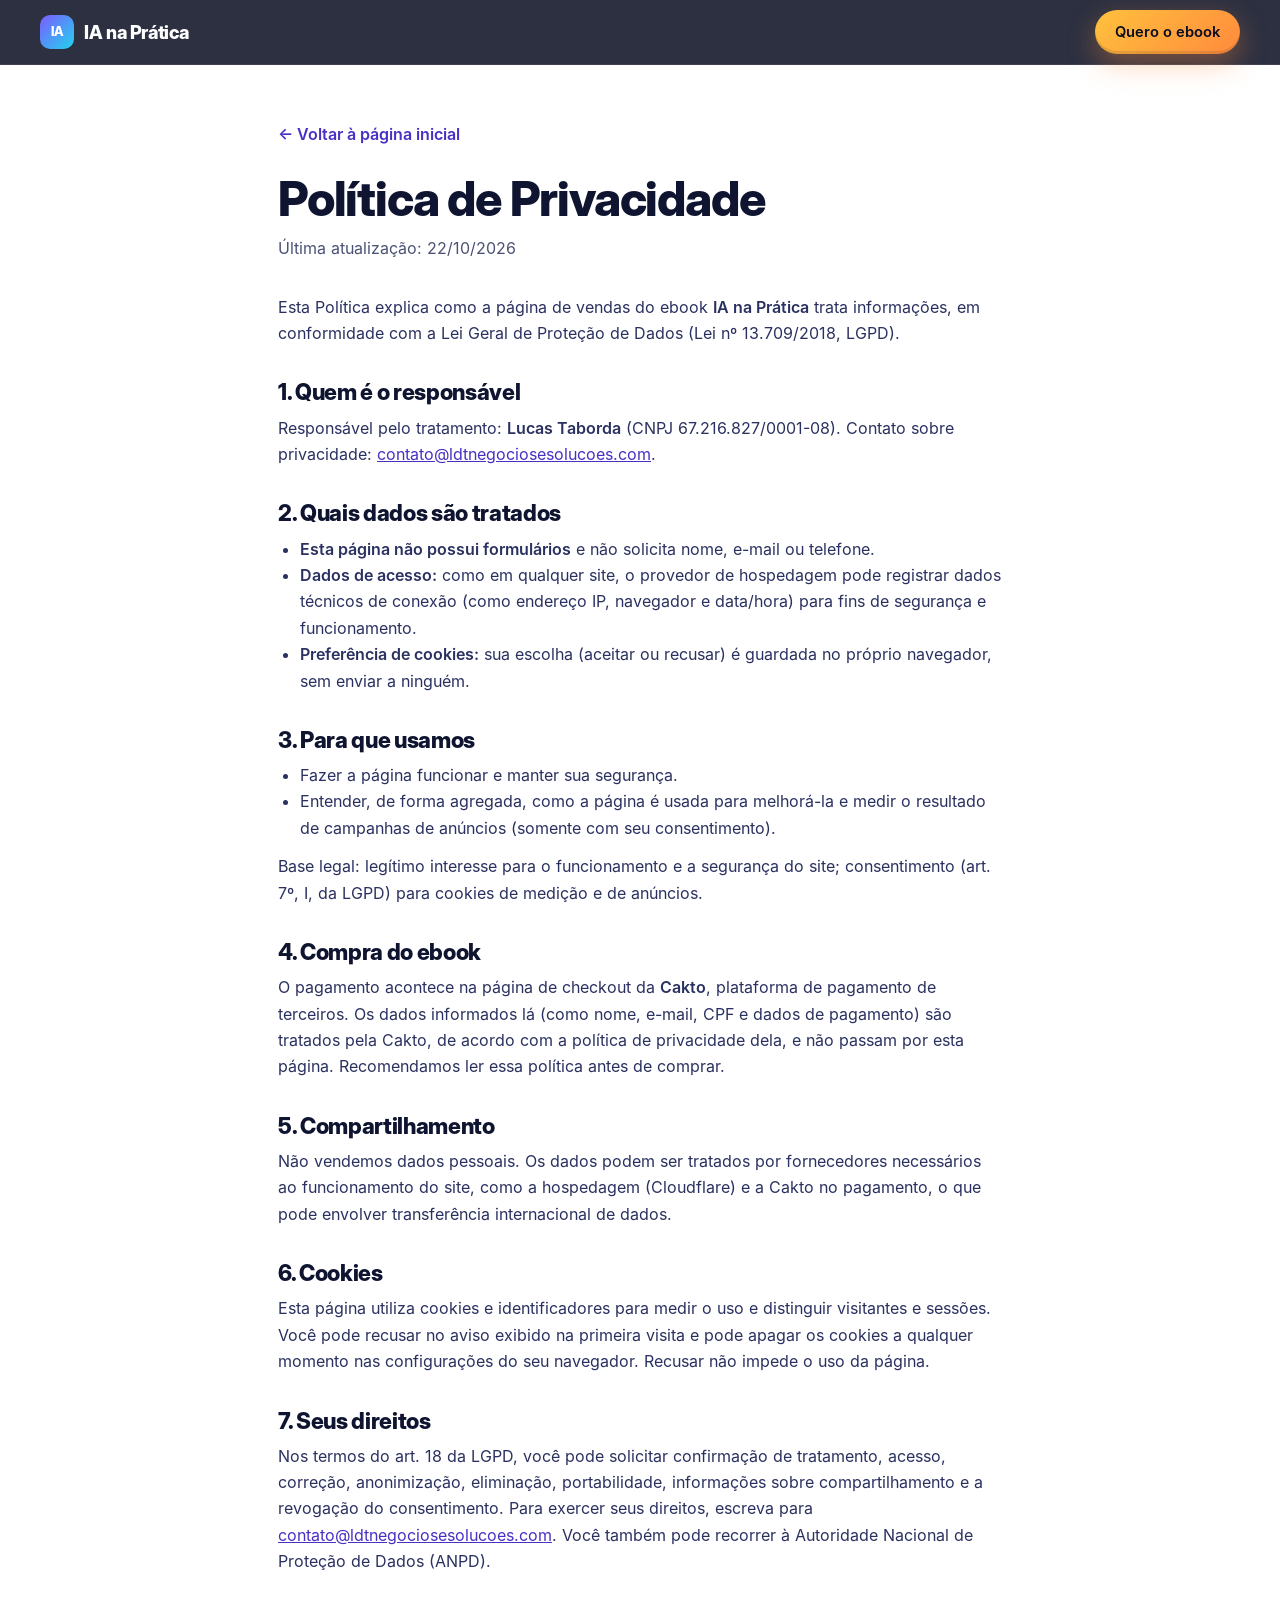
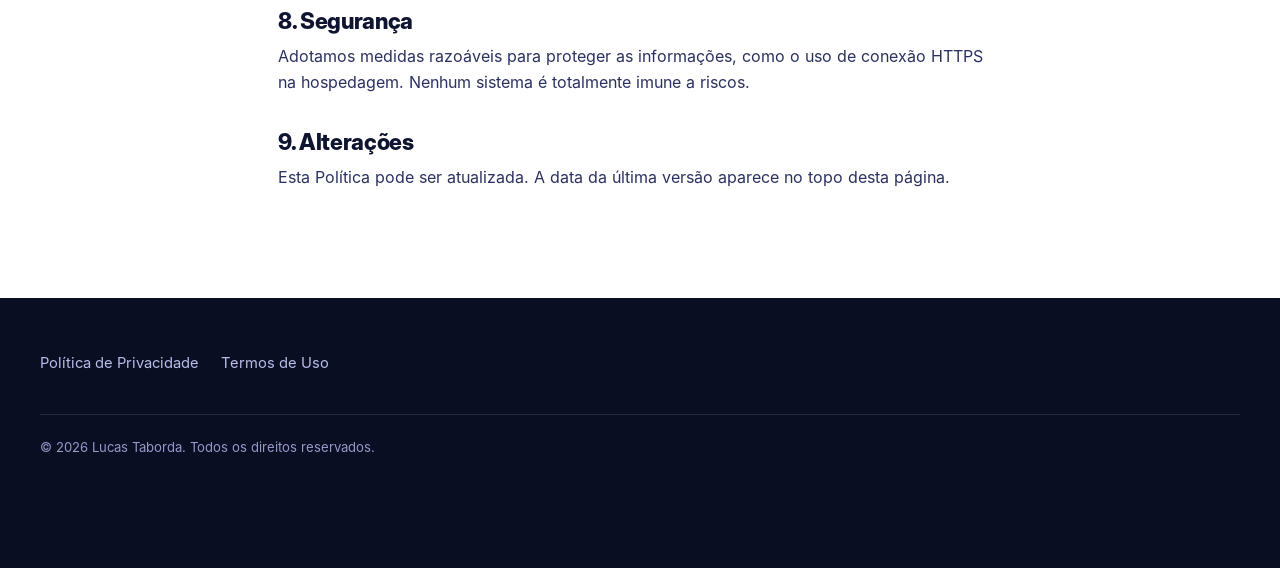
==== commit e2b0e349: "Atualizacao da landing page" ====
--- a/politica-de-privacidade/index.html
+++ b/politica-de-privacidade/index.html
@@ -21,12 +21,12 @@
     <a class="back" href="../">&larr; Voltar à página inicial</a>
 
     <h1>Política de Privacidade</h1>
-    <p class="meta">Última atualização: <span class="todo">[DATA DE PUBLICAÇÃO]</span></p>
+    <p class="meta">Última atualização: 22/10/2026</p>
 
     <p>Esta Política explica como a página de vendas do ebook <strong>IA na Prática</strong> trata informações, em conformidade com a Lei Geral de Proteção de Dados (Lei nº 13.709/2018, LGPD).</p>
 
     <h2>1. Quem é o responsável</h2>
-    <p>Responsável pelo tratamento: <strong>Lucas Taborda</strong> <span class="todo">[CPF/CNPJ]</span>. Contato sobre privacidade: <span class="todo">[E-MAIL DE CONTATO]</span>.</p>
+    <p>Responsável pelo tratamento: <strong>Lucas Taborda</strong> (CNPJ 67.216.827/0001-08). Contato sobre privacidade: <a href="mailto:contato@ldtnegociosesolucoes.com">contato@ldtnegociosesolucoes.com</a>.</p>
 
     <h2>2. Quais dados são tratados</h2>
     <ul>
@@ -52,7 +52,7 @@
     <p>Esta página utiliza cookies e identificadores para medir o uso e distinguir visitantes e sessões. Você pode recusar no aviso exibido na primeira visita e pode apagar os cookies a qualquer momento nas configurações do seu navegador. Recusar não impede o uso da página.</p>
 
     <h2>7. Seus direitos</h2>
-    <p>Nos termos do art. 18 da LGPD, você pode solicitar confirmação de tratamento, acesso, correção, anonimização, eliminação, portabilidade, informações sobre compartilhamento e a revogação do consentimento. Para exercer seus direitos, escreva para <span class="todo">[E-MAIL DE CONTATO]</span>. Você também pode recorrer à Autoridade Nacional de Proteção de Dados (ANPD).</p>
+    <p>Nos termos do art. 18 da LGPD, você pode solicitar confirmação de tratamento, acesso, correção, anonimização, eliminação, portabilidade, informações sobre compartilhamento e a revogação do consentimento. Para exercer seus direitos, escreva para <a href="mailto:contato@ldtnegociosesolucoes.com">contato@ldtnegociosesolucoes.com</a>. Você também pode recorrer à Autoridade Nacional de Proteção de Dados (ANPD).</p>
 
     <h2>8. Segurança</h2>
     <p>Adotamos medidas razoáveis para proteger as informações, como o uso de conexão HTTPS na hospedagem. Nenhum sistema é totalmente imune a riscos.</p>
